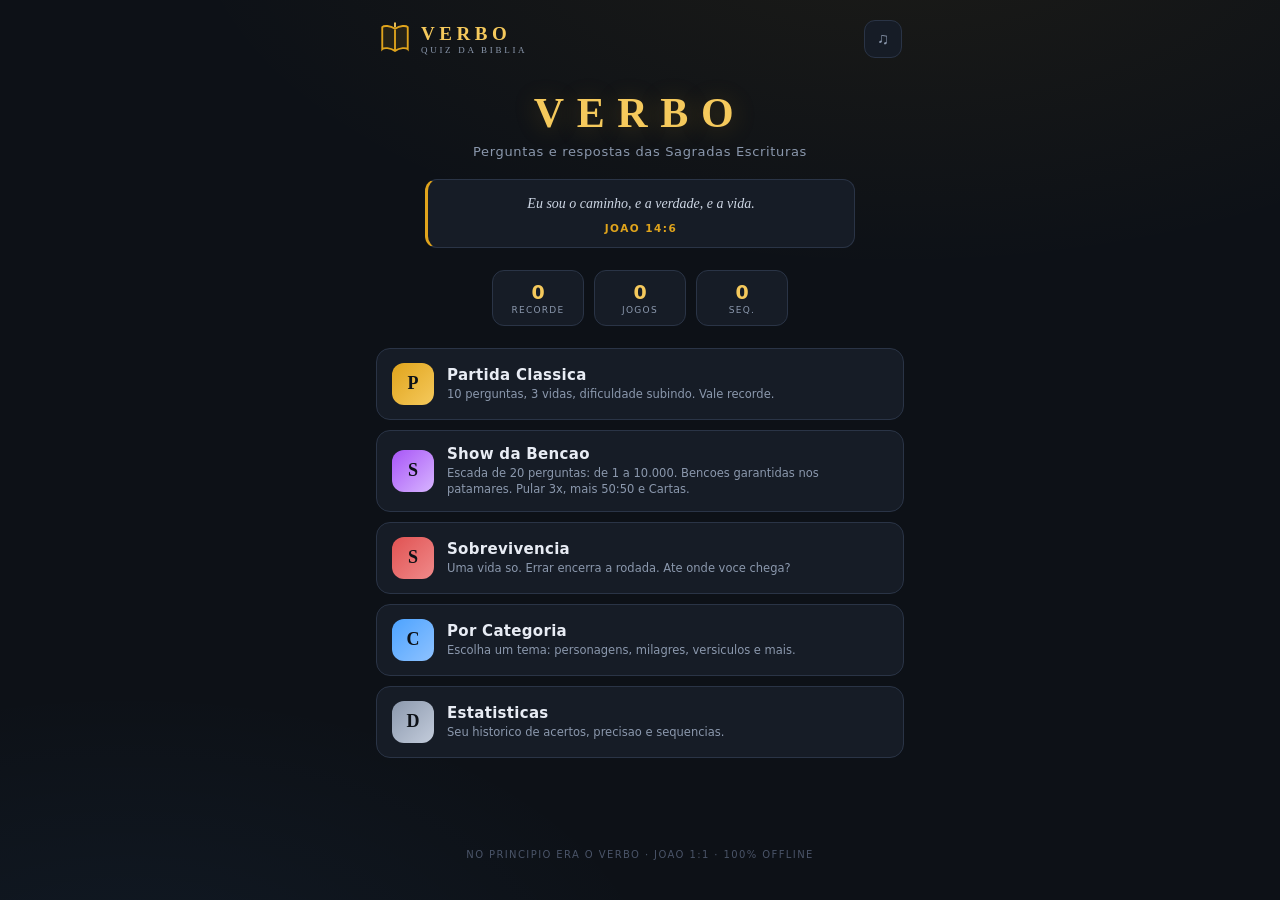
==== index.html @ e9f808cc "feat: VERBO com PWA instalavel, trilha cinematografica e 134 perguntas" ====
<!DOCTYPE html>
<html lang="pt-BR">
<head>
<meta charset="UTF-8">
<meta name="viewport" content="width=device-width, initial-scale=1.0, viewport-fit=cover">
<meta name="description" content="VERBO - O jogo de perguntas e respostas da Biblia. Teste e aprofunde seu conhecimento das Escrituras.">
<meta name="theme-color" content="#0d1117">
<title>VERBO - Quiz da Biblia</title>
<link rel="manifest" href="manifest.json">
<link rel="apple-touch-icon" href="icon-192.png">
<meta name="apple-mobile-web-app-capable" content="yes">
<meta name="apple-mobile-web-app-title" content="VERBO">
<meta name="apple-mobile-web-app-status-bar-style" content="black-translucent">
<link rel="stylesheet" href="estilos.css">
</head>
<body>
<div class="wrap">

  <header class="top">
    <div class="brand" id="brandBtn" title="Inicio">
      <svg class="logo" viewBox="0 0 40 40" fill="none" aria-hidden="true">
        <path d="M20 8 C14 4, 7 4, 5 6 L5 32 C7 30, 14 30, 20 34 C26 30, 33 30, 35 32 L35 6 C33 4, 26 4, 20 8 Z" stroke="#e0a41c" stroke-width="2.2" fill="rgba(224,164,28,.10)"/>
        <path d="M20 9 L20 33" stroke="#e0a41c" stroke-width="2.2"/>
        <path d="M20 1.5 L20 5.5" stroke="#f5c95c" stroke-width="2.2" stroke-linecap="round"/>
      </svg>
      <div class="name">VERBO<small>QUIZ DA BIBLIA</small></div>
    </div>
    <button class="iconbtn" id="soundBtn" title="Som ligado ou desligado" aria-label="Som">&#9835;</button>
  </header>

  <!-- ===== INICIO ===== -->
  <section class="screen on" id="scHome">
    <div class="hero">
      <h1>VERBO</h1>
      <div class="sub">Perguntas e respostas das Sagradas Escrituras</div>
      <div class="versebox">
        <div class="vx" id="homeVerse"></div>
        <div class="vr" id="homeVerseRef"></div>
      </div>
    </div>
    <div class="homerecord">
      <div class="hchip"><div class="n" id="homeRec">0</div><div class="l">RECORDE</div></div>
      <div class="hchip"><div class="n" id="homeGames">0</div><div class="l">JOGOS</div></div>
      <div class="hchip"><div class="n" id="homeStreak">0</div><div class="l">SEQ.</div></div>
    </div>
    <div class="modes">
      <button class="mode" data-act="classic">
        <div class="mi gold">P</div>
        <div class="mm"><b>Partida Classica</b><span>10 perguntas, 3 vidas, dificuldade subindo. Vale recorde.</span></div>
        <div class="rec" id="recClassic"></div>
      </button>
      <button class="mode" data-act="show">
        <div class="mi purple">S</div>
        <div class="mm"><b>Show da Bencao</b><span>Escada de 20 perguntas: de 1 a 10.000. Bencoes garantidas nos patamares. Pular 3x, mais 50:50 e Cartas.</span></div>
        <div class="rec" id="recShow"></div>
      </button>
      <button class="mode" data-act="survival">
        <div class="mi red">S</div>
        <div class="mm"><b>Sobrevivencia</b><span>Uma vida so. Errar encerra a rodada. Ate onde voce chega?</span></div>
        <div class="rec" id="recSurv"></div>
      </button>
      <button class="mode" data-act="cats">
        <div class="mi blue">C</div>
        <div class="mm"><b>Por Categoria</b><span>Escolha um tema: personagens, milagres, versiculos e mais.</span></div>
        <div class="rec" id="recCat"></div>
      </button>
      <button class="mode" data-act="stats">
        <div class="mi gray">D</div>
        <div class="mm"><b>Estatisticas</b><span>Seu historico de acertos, precisao e sequencias.</span></div>
        <div class="rec">&nbsp;</div>
      </button>
    </div>
    <div class="footer">NO PRINCIPIO ERA O VERBO &middot; JOAO 1:1 &middot; 100% OFFLINE</div>
  </section>

  <!-- ===== CATEGORIAS ===== -->
  <section class="screen" id="scCats">
    <h2 class="h2">ESCOLHA A CATEGORIA</h2>
    <div class="catgrid" id="catGrid"></div>
    <div class="backrow"><button class="linkbtn" data-act="home">&lsaquo; VOLTAR</button></div>
  </section>

  <!-- ===== JOGO ===== -->
  <section class="screen" id="scGame">
    <div class="hud">
      <div class="lives" id="hudLives"></div>
      <div class="meta" id="hudMeta"></div>
      <div class="score" id="hudScore">0</div>
    </div>
    <div class="timerbar"><i id="timerfill"></i></div>
    <div class="qtags">
      <span class="tag" id="qCat"></span>
      <span class="tag d" id="qDiff"></span>
      <span class="tag hidden" id="qStreak"></span>
      <span class="tag ladder hidden" id="showLadderBtn">ESCADA &#9662;</span>
    </div>
    <div class="qtext" id="qText"></div>
    <div class="opts" id="opts"></div>
    <div class="fb" id="fb">
      <div class="fh" id="fbHead"></div>
      <div class="fx" id="fbText"></div>
      <div class="fv" id="fbVerse"></div>
    </div>
    <button class="nextbtn hidden" id="nextBtn">CONTINUAR</button>
    <div class="tools">
      <button class="tool" id="tool50" title="Elimina duas respostas erradas">50:50</button>
      <button class="tool" id="toolSkip" title="Passa a pergunta, sem penalidade (3 usar no Show)">PULAR</button>
      <button class="tool hidden" id="toolCards" title="Revele uma carta: aponta uma sugestao de resposta">CARTA</button>
      <button class="tool quit" id="toolQuit">SAIR</button>
    </div>
  </section>

  <!-- ===== MODAL ESCADA ===== -->
  <div class="ladder-modal hidden" id="ladderModal">
    <div class="ladder-box">
      <div class="ladder-head">ESCADA DA BENCAO</div>
      <div class="ladder-list" id="ladderList"></div>
      <button class="nextbtn" id="ladderClose">FECHAR</button>
    </div>
  </div>

  <!-- ===== FIM ===== -->
  <section class="screen" id="scEnd">
    <div class="medal">
      <div class="m" id="endMedal">A</div>
      <div class="mt" id="endTitle"></div>
      <div class="ms" id="endSub"></div>
      <div><span class="newrec hidden" id="newRec">NOVO RECORDE</span></div>
    </div>
    <div class="endstats">
      <div class="est"><div class="n" id="endScore">0</div><div class="l" id="endScoreLabel">PONTOS</div></div>
      <div class="est"><div class="n" id="endHits">0</div><div class="l">ACERTOS</div></div>
      <div class="est"><div class="n" id="endStreak">0</div><div class="l">MAIOR SEQ.</div></div>
      <div class="est"><div class="n" id="endBest">0</div><div class="l">RECORDE</div></div>
    </div>
    <div class="endactions">
      <button class="nextbtn" id="againBtn">JOGAR NOVAMENTE</button>
      <button class="linkbtn" data-act="home">VOLTAR AO INICIO</button>
    </div>
  </section>

  <!-- ===== ESTASTISTICAS ===== -->
  <section class="screen" id="scStats">
    <h2 class="h2">ESTATISTICAS</h2>
    <div class="statlist" id="statList"></div>
    <button class="clearbtn" id="clearBtn">APAGAR TODOS OS DADOS</button>
    <div class="backrow"><button class="linkbtn" data-act="home">&lsaquo; VOLTAR</button></div>
  </section>

</div>

<script src="banco.js"></script>
<script src="app.js"></script>
<script>
if ('serviceWorker' in navigator) {
  window.addEventListener('load', function () { navigator.serviceWorker.register('sw.js'); });
}
</script>
</body>
</html>
---- estilos.css ----
/* ===== VERBO - Quiz da Biblia ===== */
:root{
  --bg:#0d1117;
  --panel:#161c26;
  --panel2:#1d2534;
  --line:#2a3446;
  --gold:#e0a41c;
  --gold2:#f5c95c;
  --txt:#e8ecf4;
  --mut:#8b98ad;
  --ok:#3fb96a;
  --bad:#e05252;
  --sky:#4da3ff;
  --r:14px;
}
*{margin:0;padding:0;box-sizing:border-box;-webkit-tap-highlight-color:transparent}
html,body{height:100%}
body{
  font-family:'Segoe UI',system-ui,-apple-system,sans-serif;
  background:
    radial-gradient(1200px 600px at 70% -10%, rgba(224,164,28,.07), transparent 60%),
    radial-gradient(900px 500px at 10% 110%, rgba(77,163,255,.06), transparent 60%),
    var(--bg);
  color:var(--txt);
  display:flex;flex-direction:column;align-items:center;
  min-height:100vh;
  user-select:none;
}
.serif{font-family:Georgia,'Times New Roman',serif}
.hidden{display:none !important}
.wrap{width:100%;max-width:560px;padding:16px 16px 40px;flex:1;display:flex;flex-direction:column}

/* =====HEADER ===== */
.top{display:flex;align-items:center;justify-content:space-between;padding:4px 2px 12px}
.brand{display:flex;align-items:center;gap:9px;cursor:pointer}
.brand .logo{width:34px;height:34px;flex:none}
.brand .name{font-family:Georgia,serif;font-size:19px;letter-spacing:.24em;font-weight:bold;color:var(--gold2)}
.brand .name small{display:block;font-size:9px;letter-spacing:.3em;color:var(--mut);font-style:normal;font-weight:normal}
.iconbtn{width:38px;height:38px;border-radius:11px;border:1px solid var(--line);background:var(--panel);color:var(--mut);font-size:16px;cursor:pointer;display:flex;align-items:center;justify-content:center;transition:all .15s}
.iconbtn:hover{color:var(--gold2);border-color:var(--gold)}
.iconbtn.off{opacity:.4}

/* ===== SCREENS ===== */
.screen{display:none;flex-direction:column;flex:1}
.screen.on{display:flex;animation:fadein .3s}
@keyframes fadein{from{opacity:0;transform:translateY(8px)}to{opacity:1;transform:none}}
.h2{font-family:Georgia,serif;text-align:center;font-size:17px;color:var(--gold2);letter-spacing:.14em;padding:6px 0 12px}

/* ===== HOME ===== */
.hero{text-align:center;padding:22px 0 4px}
.hero h1{font-family:Georgia,serif;font-size:42px;letter-spacing:.3em;color:var(--gold2);line-height:1;text-shadow:0 2px 24px rgba(224,164,28,.25)}
.hero .sub{margin-top:10px;color:var(--mut);font-size:13px;letter-spacing:.05em}
.versebox{margin:20px auto 0;max-width:430px;border:1px solid var(--line);border-left:3px solid var(--gold);border-radius:12px;background:var(--panel);padding:13px 17px}
.versebox .vx{font-family:Georgia,serif;font-style:italic;font-size:14px;line-height:1.55;color:#cdd6e4}
.versebox .vr{margin-top:7px;color:var(--gold);font-size:10.5px;letter-spacing:.14em;font-weight:bold}
.homerecord{display:flex;justify-content:center;gap:10px;margin-top:18px;flex-wrap:wrap}
.hchip{display:flex;flex-direction:column;align-items:center;gap:2px;background:var(--panel);border:1px solid var(--line);border-radius:12px;padding:10px 17px;min-width:92px}
.hchip .n{font-size:19px;font-weight:bold;color:var(--gold2)}
.hchip .l{font-size:9px;letter-spacing:.14em;color:var(--mut)}

/* ===== MODES ===== */
.modes{margin-top:22px;display:flex;flex-direction:column;gap:10px}
.mode{position:relative;display:flex;align-items:center;gap:13px;background:var(--panel);border:1px solid var(--line);border-radius:var(--r);padding:14px 15px;cursor:pointer;text-align:left;width:100%;transition:transform .12s,border-color .15s,background .15s;color:var(--txt);font-family:inherit}
.mode:hover{transform:translateY(-2px);border-color:var(--gold);background:var(--panel2)}
.mode:active{transform:scale(.985)}
.mi{width:42px;height:42px;flex:none;border-radius:12px;display:flex;align-items:center;justify-content:center;font-family:Georgia,serif;font-size:18px;font-weight:bold;color:#0d1117}
.mi.gold{background:linear-gradient(135deg,#e0a41c,#f5c95c)}
.mi.red{background:linear-gradient(135deg,#e05252,#f08a8a)}
.mi.blue{background:linear-gradient(135deg,#4da3ff,#8ec2ff)}
.mi.gray{background:linear-gradient(135deg,#8b98ad,#c3ccdb)}
.mode .mm{flex:1;min-width:0}
.mode .mm b{display:block;font-size:15px;letter-spacing:.02em}
.mode .mm span{display:block;margin-top:2px;font-size:11.5px;color:var(--mut);line-height:1.4}
.mode .rec{font-size:11.5px;color:var(--gold);font-weight:bold;flex:none;text-align:right}

/* ===== CATEGORIES ===== */
.catgrid{display:grid;grid-template-columns:1fr 1fr;gap:9px}
.cat{background:var(--panel);border:1px solid var(--line);border-radius:12px;padding:15px 10px;cursor:pointer;text-align:center;font-size:12.5px;font-weight:bold;color:var(--txt);font-family:inherit;transition:all .12s}
.cat:hover{border-color:var(--gold);transform:translateY(-2px)}
.cat small{display:block;margin-top:4px;font-weight:normal;color:var(--mut);font-size:10px}
.backrow{margin-top:18px;text-align:center}
.linkbtn{background:none;border:none;color:var(--mut);font-size:12.5px;letter-spacing:.1em;cursor:pointer;font-family:inherit;padding:8px 14px}
.linkbtn:hover{color:var(--gold2)}

/* ===== GAME HUD ===== */
.hud{display:flex;align-items:center;justify-content:space-between;padding:4px 2px 10px;font-size:13px}
.hud .lives{font-size:14px;letter-spacing:.24em;color:var(--gold)}
.hud .lives .dead{color:#39435a}
.hud .score{font-weight:bold;color:var(--gold2);font-size:16px}
.hud .meta{color:var(--mut);font-size:11px;letter-spacing:.05em}
.timerbar{height:5px;background:var(--panel2);border-radius:99px;overflow:hidden;margin-bottom:14px}
.timerbar i{display:block;height:100%;background:linear-gradient(90deg,var(--sky),var(--gold2));border-radius:99px}
.timerbar.low i{background:var(--bad)}

/* ===== QUESTION ===== */
.qtags{display:flex;gap:7px;margin-bottom:10px;flex-wrap:wrap;align-items:center}
.tag{font-size:9px;letter-spacing:.12em;font-weight:bold;color:var(--gold2);border:1px solid rgba(224,164,28,.4);border-radius:99px;padding:4px 9px}
.tag.d{color:var(--sky);border-color:rgba(77,163,255,.4)}
.qtext{font-family:Georgia,serif;font-size:19.5px;line-height:1.45;padding:4px 0 16px;text-align:center}
.opts{display:flex;flex-direction:column;gap:9px}
.opt{display:flex;align-items:center;gap:11px;width:100%;background:var(--panel);border:1px solid var(--line);border-radius:12px;padding:13px 14px;cursor:pointer;text-align:left;color:var(--txt);font-size:14.5px;font-family:inherit;line-height:1.4;transition:all .12s}
.opt:hover:not(.lock){border-color:var(--gold);background:var(--panel2)}
.opt .key{width:25px;height:25px;flex:none;border-radius:8px;border:1px solid var(--line);color:var(--mut);font-size:11.5px;font-weight:bold;display:flex;align-items:center;justify-content:center}
.opt.ok{border-color:var(--ok);background:rgba(63,185,106,.12)}
.opt.ok .key{background:var(--ok);border-color:var(--ok);color:#fff}
.opt.bad{border-color:var(--bad);background:rgba(224,82,82,.12)}
.opt.bad .key{background:var(--bad);border-color:var(--bad);color:#fff}
.opt.dim{opacity:.35}
.opt.lock{cursor:default;pointer-events:none}
@keyframes shake{0%,100%{transform:none}25%{transform:translateX(-5px)}75%{transform:translateX(5px)}}
.opt.shake{animation:shake .35s}

/* ===== FEEDBACK ===== */
.fb{margin-top:14px;border-radius:12px;padding:12px 15px;display:none;animation:fadein .25s}
.fb.on{display:block}
.fb .fh{font-weight:bold;font-size:13.5px;letter-spacing:.1em}
.fb .fx{margin-top:5px;font-size:12.5px;line-height:1.55;color:#c7d1e0}
.fb .fv{margin-top:5px;font-size:11px;color:var(--gold);letter-spacing:.04em}
.fb.good{background:rgba(63,185,106,.09);border:1px solid rgba(63,185,106,.35)}
.fb.good .fh{color:var(--ok)}
.fb.wrong{background:rgba(224,82,82,.08);border:1px solid rgba(224,82,82,.35)}
.fb.wrong .fh{color:var(--bad)}
.nextbtn{margin-top:14px;width:100%;background:var(--gold);color:#0d1117;border:none;border-radius:12px;padding:13px;font-size:13.5px;font-weight:bold;letter-spacing:.14em;cursor:pointer;font-family:inherit;transition:background .15s}
.nextbtn:hover{background:var(--gold2)}
.pluspt{color:var(--ok);font-weight:bold}

/* ===== LIFELINES ===== */
.tools{display:flex;gap:9px;margin-top:12px}
.tool{flex:1;background:var(--panel);border:1px solid var(--line);border-radius:11px;padding:11px;cursor:pointer;color:var(--mut);font-size:11.5px;font-weight:bold;letter-spacing:.08em;font-family:inherit;text-align:center;transition:all .13s}
.tool:hover:not(:disabled){color:var(--gold2);border-color:var(--gold)}
.tool:disabled{opacity:.3;cursor:default}
.tool.quit{max-width:80px}

/* ===== END ===== */
.endstats{display:grid;grid-template-columns:1fr 1fr;gap:9px;margin-top:22px}
.est{background:var(--panel);border:1px solid var(--line);border-radius:12px;padding:14px;text-align:center}
.est .n{font-size:22px;font-weight:bold;color:var(--gold2)}
.est .l{font-size:9px;letter-spacing:.14em;color:var(--mut);margin-top:3px}
.medal{text-align:center;margin-top:26px}
.medal .m{width:84px;height:84px;margin:0 auto;border-radius:50%;display:flex;align-items:center;justify-content:center;border:3px solid var(--gold);color:var(--gold2);font-family:Georgia,serif;font-size:32px;font-weight:bold;background:radial-gradient(circle at 30% 25%, rgba(245,201,92,.25), transparent 55%);box-shadow:0 0 40px rgba(224,164,28,.22)}
.medal .mt{margin-top:11px;font-family:Georgia,serif;font-size:19px;color:var(--gold2);letter-spacing:.08em}
.medal .ms{margin-top:4px;color:var(--mut);font-size:12.5px}
.newrec{display:inline-block;margin-top:12px;color:#0d1117;background:var(--gold2);border-radius:99px;font-size:10.5px;font-weight:bold;letter-spacing:.14em;padding:6px 13px;animation:pulse 1.2s infinite}
@keyframes pulse{0%,100%{transform:scale(1)}50%{transform:scale(1.06)}}
.endactions{display:flex;flex-direction:column;gap:8px;margin-top:22px}

/* ===== STATS ===== */
.statlist{display:flex;flex-direction:column;gap:7px}
.srow{display:flex;justify-content:space-between;align-items:center;background:var(--panel);border:1px solid var(--line);border-radius:11px;padding:12px 14px;font-size:13px}
.srow b{color:var(--gold2)}
.clearbtn{margin-top:20px;width:100%;background:none;border:1px solid rgba(224,82,82,.45);color:var(--bad);border-radius:11px;padding:11px;font-size:11.5px;font-weight:bold;letter-spacing:.12em;cursor:pointer;font-family:inherit}
.clearbtn:hover{background:rgba(224,82,82,.1)}

.footer{margin-top:auto;padding-top:26px;text-align:center;color:#4a5468;font-size:10px;letter-spacing:.14em}
@media(max-width:420px){
  .hero h1{font-size:34px}
  .qtext{font-size:17.5px}
}

/* ===== SHOW DA BENCAO ===== */
.mi.purple{background:linear-gradient(135deg,#a855f7,#d7b5ff)}
.mi.gold2x{background:linear-gradient(135deg,#b8860b,#f0d060)}
.tag.ladder{color:#0d1117;background:linear-gradient(135deg,#a855f7,#c9a0ff);border-color:transparent;cursor:pointer;pointer-events:auto}
.tag.ladder:hover{background:linear-gradient(135deg,#bf79ff,#dcc3ff)}
.opt.spotted{border-color:var(--gold);background:rgba(224,164,28,.14);box-shadow:0 0 16px rgba(224,164,28,.35)}
.opt.spotted .key{border-color:var(--gold);color:var(--gold2)}
.ladder-modal{position:fixed;inset:0;background:rgba(6,9,14,.82);display:flex;align-items:center;justify-content:center;z-index:50;padding:18px}
.ladder-modal.open{display:flex}
.ladder-box{width:100%;max-width:330px;max-height:86vh;overflow:auto;background:var(--panel);border:1px solid rgba(224,164,28,.5);border-radius:16px;padding:14px 12px 12px;box-shadow:0 0 60px rgba(224,164,28,.18)}
.ladder-head{font-family:Georgia,serif;text-align:center;font-size:13px;letter-spacing:.2em;color:var(--gold2);padding:4px 0 10px}
.ladder-list{display:flex;flex-direction:column;gap:5px;margin-bottom:12px}
.lstep{display:flex;justify-content:space-between;align-items:center;border:1px solid var(--line);background:var(--panel2);border-radius:10px;padding:9px 12px;font-size:12px}
.lstep .no{color:var(--mut);font-size:10px;letter-spacing:.1em}
.lstep .val{font-weight:bold;color:var(--txt)}
.lstep.check{border-color:rgba(77,163,255,.5)}
.lstep.check .val{color:var(--sky)}
.lstep.at{border-color:var(--gold);background:rgba(224,164,28,.16);box-shadow:0 0 18px rgba(224,164,28,.25)}
.lstep.at .val{color:var(--gold2)}
.lstep.done{opacity:.55}
.lstep.done .val{color:var(--mut)}
.lstep.top .val{color:var(--gold2);font-size:13.5px}
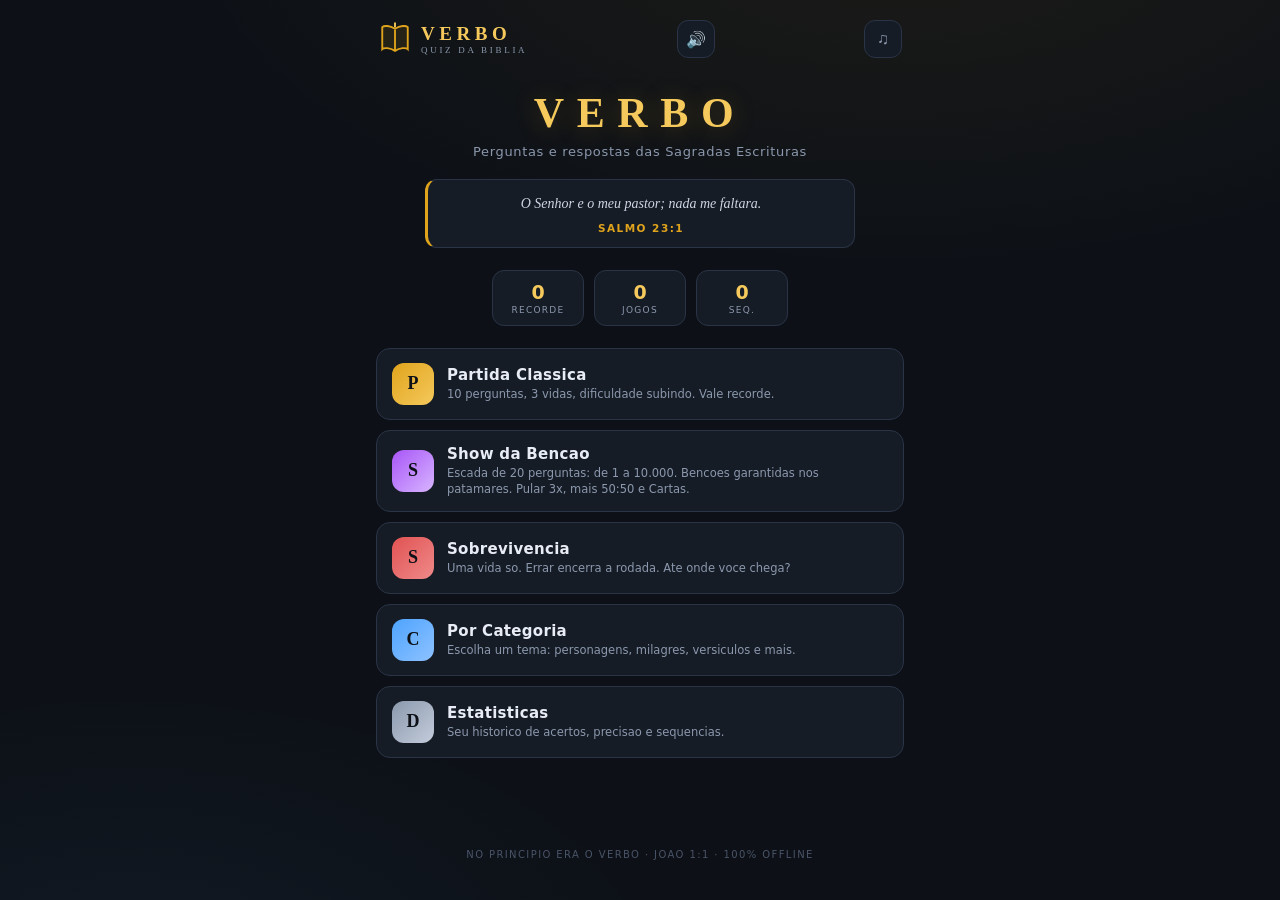
==== commit f5680185: "feat: narrador com a voz Marcos (ElevenLabs) + fallback offline e voz nativa" ====
--- a/index.html
+++ b/index.html
@@ -25,6 +25,7 @@
       </svg>
       <div class="name">VERBO<small>QUIZ DA BIBLIA</small></div>
     </div>
+    <button class="iconbtn" id="voiceBtn" title="Voz do narrador (Marcos)" aria-label="Voz">&#128266;</button>
     <button class="iconbtn" id="soundBtn" title="Som ligado ou desligado" aria-label="Som">&#9835;</button>
   </header>
 
@@ -150,6 +151,7 @@
 </div>
 
 <script src="banco.js"></script>
+<script src="voz.js"></script>
 <script src="app.js"></script>
 <script>
 if ('serviceWorker' in navigator) {
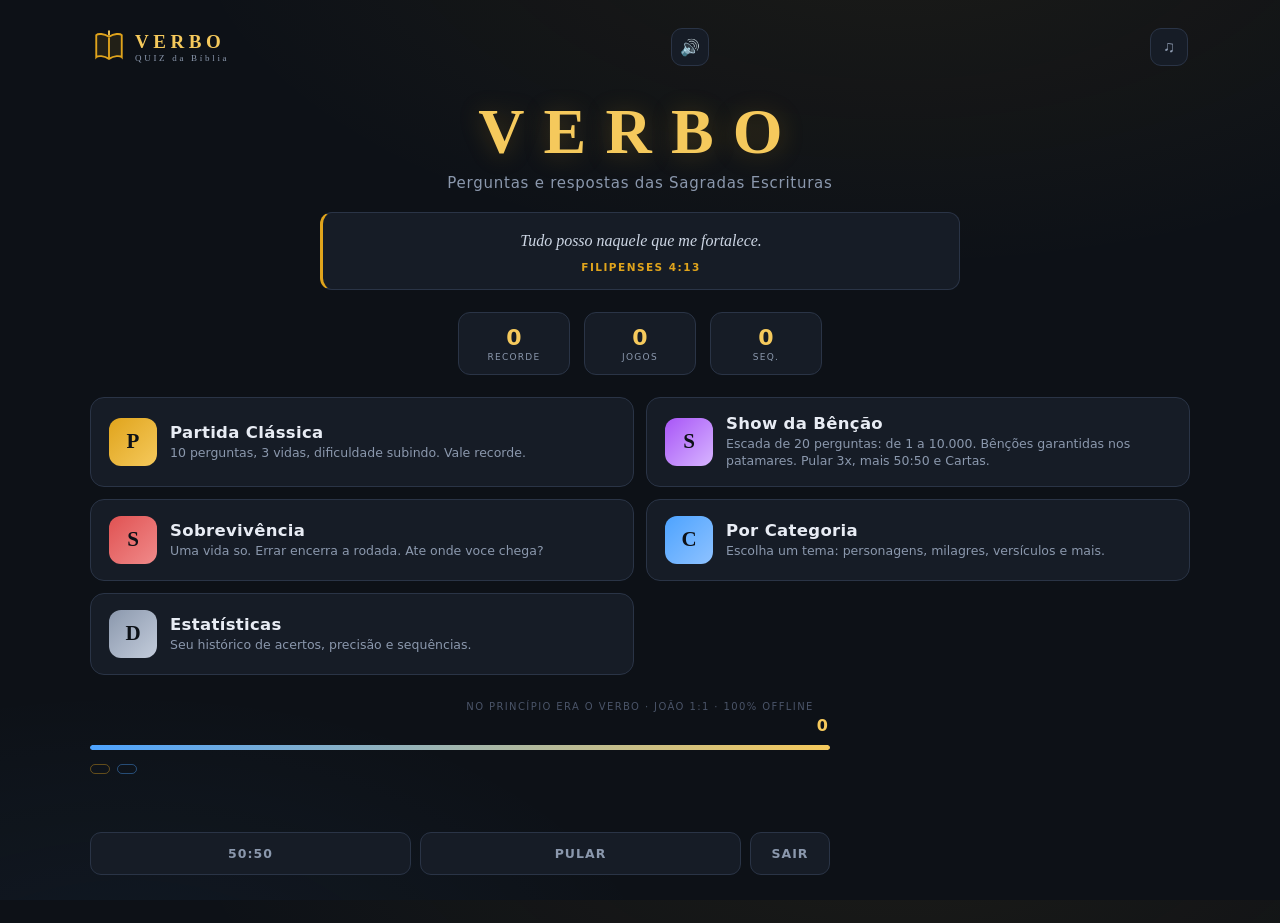
==== commit 9ece2fb1: "feat(banco): 168 perguntas acentuadas com nivel facil, medio e dificil capcioso + layout computador " ====
--- a/index.html
+++ b/index.html
@@ -1,11 +1,11 @@
-<!DOCTYPE html>
+﻿<!DOCTYPE html>
 <html lang="pt-BR">
 <head>
 <meta charset="UTF-8">
 <meta name="viewport" content="width=device-width, initial-scale=1.0, viewport-fit=cover">
-<meta name="description" content="VERBO - O jogo de perguntas e respostas da Biblia. Teste e aprofunde seu conhecimento das Escrituras.">
+<meta name="description" content="VERBO - O jogo de Perguntas e respostas da Bíblia. Teste e aprofunde seu conhecimento das Escrituras.">
 <meta name="theme-color" content="#0d1117">
-<title>VERBO - Quiz da Biblia</title>
+<title>VERBO - Quiz da Bíblia</title>
 <link rel="manifest" href="manifest.json">
 <link rel="apple-touch-icon" href="icon-192.png">
 <meta name="apple-mobile-web-app-capable" content="yes">
@@ -23,7 +23,7 @@
         <path d="M20 9 L20 33" stroke="#e0a41c" stroke-width="2.2"/>
         <path d="M20 1.5 L20 5.5" stroke="#f5c95c" stroke-width="2.2" stroke-linecap="round"/>
       </svg>
-      <div class="name">VERBO<small>QUIZ DA BIBLIA</small></div>
+      <div class="name">VERBO<small>QUIZ da Bíblia</small></div>
     </div>
     <button class="iconbtn" id="voiceBtn" title="Voz do narrador (Marcos)" aria-label="Voz">&#128266;</button>
     <button class="iconbtn" id="soundBtn" title="Som ligado ou desligado" aria-label="Som">&#9835;</button>
@@ -47,31 +47,31 @@
     <div class="modes">
       <button class="mode" data-act="classic">
         <div class="mi gold">P</div>
-        <div class="mm"><b>Partida Classica</b><span>10 perguntas, 3 vidas, dificuldade subindo. Vale recorde.</span></div>
+        <div class="mm"><b>Partida Clássica</b><span>10 perguntas, 3 vidas, dificuldade subindo. Vale recorde.</span></div>
         <div class="rec" id="recClassic"></div>
       </button>
       <button class="mode" data-act="show">
         <div class="mi purple">S</div>
-        <div class="mm"><b>Show da Bencao</b><span>Escada de 20 perguntas: de 1 a 10.000. Bencoes garantidas nos patamares. Pular 3x, mais 50:50 e Cartas.</span></div>
+        <div class="mm"><b>Show da Bênção</b><span>Escada de 20 perguntas: de 1 a 10.000. Bênções garantidas nos patamares. Pular 3x, mais 50:50 e Cartas.</span></div>
         <div class="rec" id="recShow"></div>
       </button>
       <button class="mode" data-act="survival">
         <div class="mi red">S</div>
-        <div class="mm"><b>Sobrevivencia</b><span>Uma vida so. Errar encerra a rodada. Ate onde voce chega?</span></div>
+        <div class="mm"><b>Sobrevivência</b><span>Uma vida so. Errar encerra a rodada. Ate onde voce chega?</span></div>
         <div class="rec" id="recSurv"></div>
       </button>
       <button class="mode" data-act="cats">
         <div class="mi blue">C</div>
-        <div class="mm"><b>Por Categoria</b><span>Escolha um tema: personagens, milagres, versiculos e mais.</span></div>
+        <div class="mm"><b>Por Categoria</b><span>Escolha um tema: personagens, milagres, versículos e mais.</span></div>
         <div class="rec" id="recCat"></div>
       </button>
       <button class="mode" data-act="stats">
         <div class="mi gray">D</div>
-        <div class="mm"><b>Estatisticas</b><span>Seu historico de acertos, precisao e sequencias.</span></div>
+        <div class="mm"><b>Estatísticas</b><span>Seu histórico de acertos, precisão e sequências.</span></div>
         <div class="rec">&nbsp;</div>
       </button>
     </div>
-    <div class="footer">NO PRINCIPIO ERA O VERBO &middot; JOAO 1:1 &middot; 100% OFFLINE</div>
+    <div class="footer">NO PRINCÍPIO ERA O VERBO &middot; JOÃO 1:1 &middot; 100% OFFLINE</div>
   </section>
 
   <!-- ===== CATEGORIAS ===== -->
@@ -105,16 +105,20 @@
     <button class="nextbtn hidden" id="nextBtn">CONTINUAR</button>
     <div class="tools">
       <button class="tool" id="tool50" title="Elimina duas respostas erradas">50:50</button>
-      <button class="tool" id="toolSkip" title="Passa a pergunta, sem penalidade (3 usar no Show)">PULAR</button>
-      <button class="tool hidden" id="toolCards" title="Revele uma carta: aponta uma sugestao de resposta">CARTA</button>
+      <button class="tool" id="toolSkip" title="Passa a pergunta; no Show consome uma das 3 chances">PULAR</button>
+      <button class="tool hidden" id="toolCards" title="Revele uma carta: aponta uma sugestão de resposta">CARTA</button>
       <button class="tool quit" id="toolQuit">SAIR</button>
     </div>
+    <aside class="ladder-side hidden" id="ladderSide">
+      <div class="ladder-head">ESCADA DA BÊNÇÃO</div>
+      <div class="ladder-list" id="ladderListSide"></div>
+    </aside>
   </section>
 
   <!-- ===== MODAL ESCADA ===== -->
   <div class="ladder-modal hidden" id="ladderModal">
     <div class="ladder-box">
-      <div class="ladder-head">ESCADA DA BENCAO</div>
+      <div class="ladder-head">ESCADA DA BÊNÇÃO</div>
       <div class="ladder-list" id="ladderList"></div>
       <button class="nextbtn" id="ladderClose">FECHAR</button>
     </div>
@@ -142,7 +146,7 @@
 
   <!-- ===== ESTASTISTICAS ===== -->
   <section class="screen" id="scStats">
-    <h2 class="h2">ESTATISTICAS</h2>
+    <h2 class="h2">Estatísticas</h2>
     <div class="statlist" id="statList"></div>
     <button class="clearbtn" id="clearBtn">APAGAR TODOS OS DADOS</button>
     <div class="backrow"><button class="linkbtn" data-act="home">&lsaquo; VOLTAR</button></div>
@@ -160,3 +164,4 @@
 </script>
 </body>
 </html>
+
--- a/estilos.css
+++ b/estilos.css
@@ -179,3 +179,94 @@
 .lstep.done{opacity:.55}
 .lstep.done .val{color:var(--mut)}
 .lstep.top .val{color:var(--gold2);font-size:13.5px}
+
+/* ============================================================
+   VERSÃO COMPUTADOR / TV (>= 980px)
+   Layout de duas colunas no jogo: pergunta à esquerda,
+   escada da bênção fixa à direita. Tela sempre centralizada.
+   ============================================================ */
+@media(min-width:980px){
+  .wrap{max-width:1180px;padding:24px 40px 48px}
+  header.top{gap:18px}
+
+  /* ----- inicio ----- */
+  .hero h1{font-size:64px}
+  .hero .sub{font-size:15px}
+  .versebox{max-width:640px;padding:16px 22px}
+  .versebox .vx{font-size:16px}
+  .homerecord{gap:14px}
+  .hchip{min-width:112px;padding:12px 20px}
+  .hchip .n{font-size:22px}
+  .modes{display:grid;grid-template-columns:1fr 1fr;gap:12px}
+  .mode{padding:16px 18px}
+  .mode .mm b{font-size:16.5px}
+  .mode .mm span{font-size:12.5px}
+  .mi{width:48px;height:48px;font-size:21px}
+  .catgrid{grid-template-columns:repeat(3,1fr)}
+  .cat{padding:18px 12px;font-size:13.5px}
+  .statlist{max-width:640px;margin:0 auto;width:100%}
+
+  /* ----- jogo: duas colunas ----- */
+  #scGame{display:grid;grid-template-columns:minmax(0,1fr) 320px;column-gap:40px;align-content:start}
+  #scGame .hud{grid-column:1}
+  #scGame .timerbar{grid-column:1}
+  #scGame .qtags{grid-column:1}
+  #scGame .qtext{grid-column:1;font-size:26px;line-height:1.5;padding:12px 0 24px}
+  #scGame .opts{grid-column:1;gap:11px}
+  #scGame .fb{grid-column:1}
+  #scGame .nextbtn{grid-column:1}
+  #scGame .tools{grid-column:1}
+  #ladderSide{grid-column:2;grid-row:1/span 10;align-self:start;position:sticky;top:24px}
+
+  .opt{font-size:16px;padding:15px 17px}
+  .opt .key{width:30px;height:30px;font-size:13px}
+  .fb .fx{font-size:13.5px}
+  .fb .fv{font-size:12px}
+  .tool{font-size:12.5px;padding:13px}
+  .endstats{grid-template-columns:repeat(4,1fr)}
+
+  /* painel lateral da escada */
+  .ladder-side{background:var(--panel);border:1px solid rgba(224,164,28,.45);border-radius:16px;padding:16px 12px 12px;box-shadow:0 0 44px rgba(224,164,28,.14);max-height:80vh;overflow:auto}
+  .ladder-side .ladder-head{font-size:14px;padding-bottom:12px}
+  .ladder-side .lstep{font-size:13px;padding:11px 14px;border-radius:12px}
+  .ladder-side .lstep .no{font-size:11px}
+}
+
+/* ============================================================
+   TV / TELAS GRANDES (>= 1600px)
+   Tipografia ampliada para leitura à distância.
+   ============================================================ */
+@media(min-width:1600px){
+  body{font-size:19px}
+  .wrap{max-width:1520px;padding:32px 64px 56px}
+  .brand .name{font-size:24px}
+  .hero h1{font-size:88px}
+  .hero .sub{font-size:18px}
+  .versebox{max-width:760px;padding:20px 26px}
+  .versebox .vx{font-size:19px}
+  .mode .mm b{font-size:19px}
+  .mode .mm span{font-size:14.5px}
+  .h2{font-size:22px}
+  .cat{font-size:16px;padding:22px 12px}
+  #scGame{grid-template-columns:minmax(0,1fr) 400px;column-gap:64px}
+  #scGame .qtext{font-size:33px}
+  .opt{font-size:20px;padding:19px 22px;gap:14px}
+  .opt .key{width:36px;height:36px;font-size:15px}
+  .qtags{font-size:13px}
+  .tag{font-size:11px;padding:5px 12px}
+  .fb .fh{font-size:16px}
+  .fb .fx{font-size:16.5px}
+  .fb .fv{font-size:14px}
+  .nextbtn{font-size:17px;padding:16px}
+  .tool{font-size:14.5px;padding:15px}
+  .hud{font-size:16px}
+  .hud .score{font-size:21px}
+  .est .n{font-size:30px}
+  .est .l{font-size:12px}
+  .endstats{gap:12px}
+  .ladder-side{padding:22px 16px 16px}
+  .ladder-side .lblock{font-size:16px}
+  .ladder-side .lstep{font-size:15.5px;padding:13px 16px}
+  .ladder-side .lstep .no{font-size:13px}
+  .ladder-side .ladder-head{font-size:17px}
+}
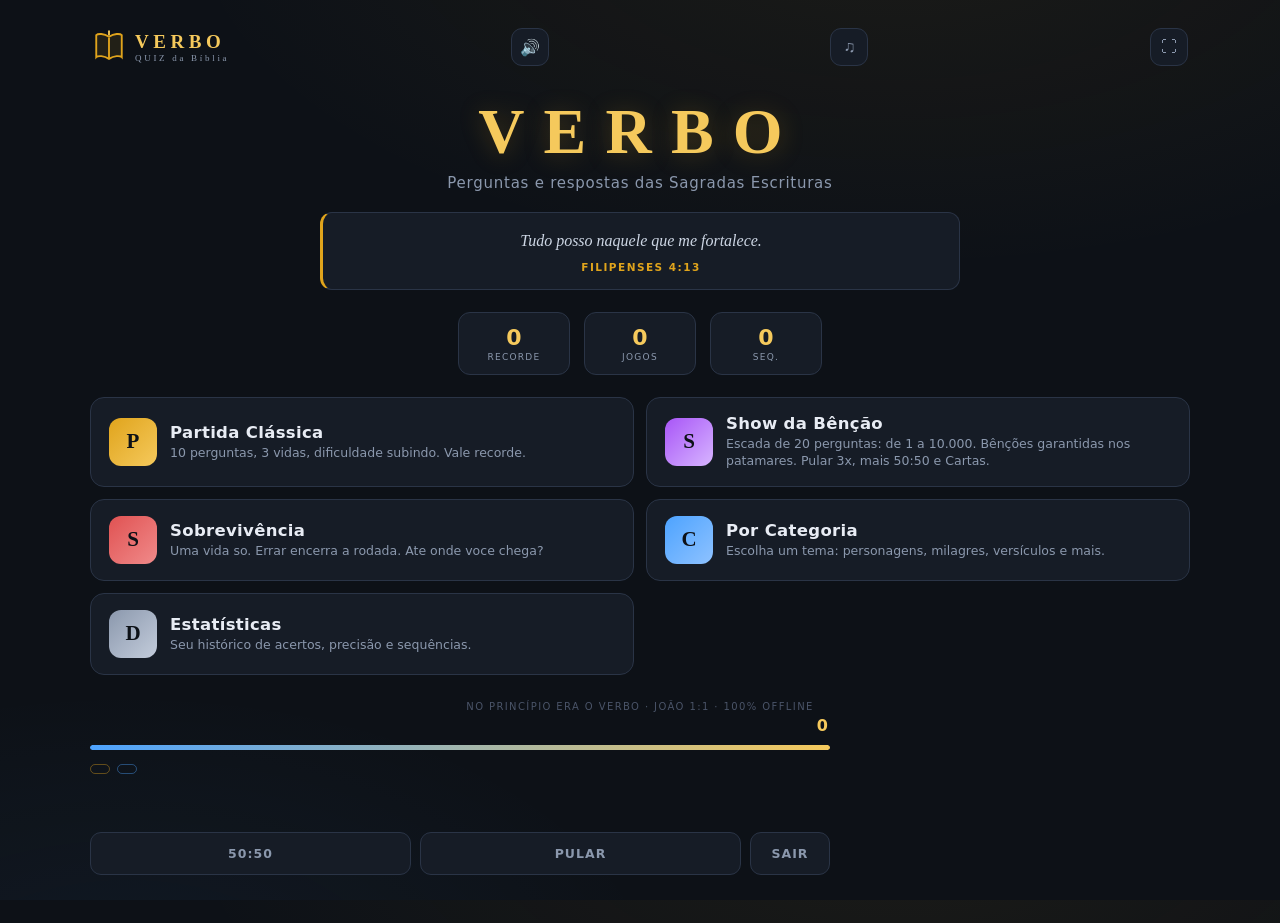
==== commit fabab73f: "feat(tela-cheia): modo fullscreen com botao dinamico, ESC e entrada automatica no desktop" ====
--- a/index.html
+++ b/index.html
@@ -27,6 +27,7 @@
     </div>
     <button class="iconbtn" id="voiceBtn" title="Voz do narrador (Marcos)" aria-label="Voz">&#128266;</button>
     <button class="iconbtn" id="soundBtn" title="Som ligado ou desligado" aria-label="Som">&#9835;</button>
+    <button class="iconbtn" id="fsBtn" title="Tela cheia (só o jogo)" aria-label="Tela cheia">&#9974;</button>
   </header>
 
   <!-- ===== INICIO ===== -->
--- a/estilos.css
+++ b/estilos.css
@@ -39,6 +39,12 @@
 .iconbtn{width:38px;height:38px;border-radius:11px;border:1px solid var(--line);background:var(--panel);color:var(--mut);font-size:16px;cursor:pointer;display:flex;align-items:center;justify-content:center;transition:all .15s}
 .iconbtn:hover{color:var(--gold2);border-color:var(--gold)}
 .iconbtn.off{opacity:.4}
+.iconbtn.fson{color:var(--gold2);border-color:var(--gold)}
+.iconbtn:active{transform:scale(.92)}
+
+/* Tela cheia: o jogo ocupa a viewport inteira com espaçamento confortavel */
+body:fullscreen{align-items:center;cursor:auto}
+body:-webkit-full-screen{align-items:center}
 
 /* ===== SCREENS ===== */
 .screen{display:none;flex-direction:column;flex:1}
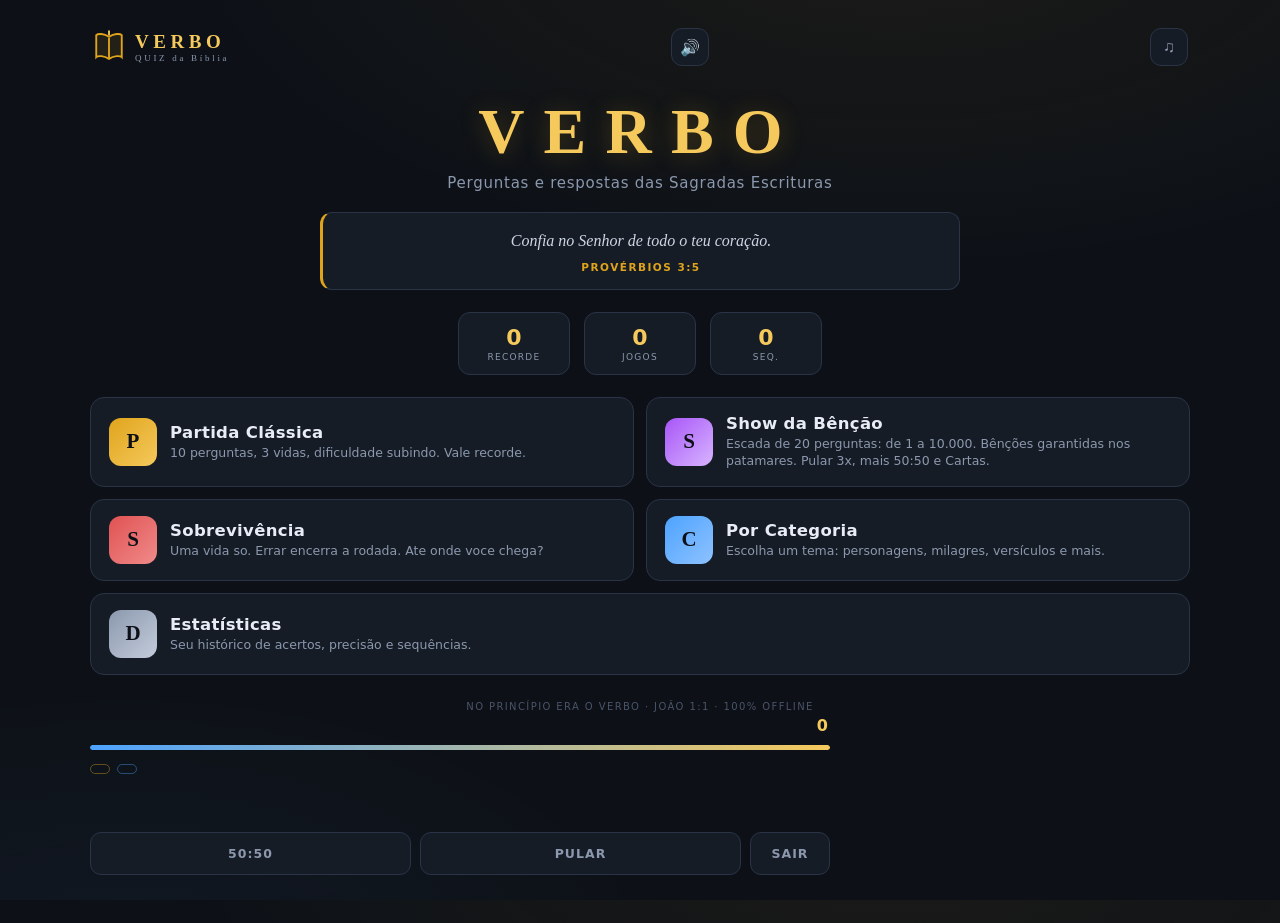
==== commit 02453e3d: "revert(tela-cheia): remove modo fullscreen, botao de sair e manifest fullscreen" ====
--- a/index.html
+++ b/index.html
@@ -27,7 +27,6 @@
     </div>
     <button class="iconbtn" id="voiceBtn" title="Voz do narrador (Marcos)" aria-label="Voz">&#128266;</button>
     <button class="iconbtn" id="soundBtn" title="Som ligado ou desligado" aria-label="Som">&#9835;</button>
-    <button class="iconbtn" id="fsBtn" title="Tela cheia (só o jogo)" aria-label="Tela cheia">&#9974;</button>
   </header>
 
   <!-- ===== INICIO ===== -->
--- a/estilos.css
+++ b/estilos.css
@@ -39,12 +39,6 @@
 .iconbtn{width:38px;height:38px;border-radius:11px;border:1px solid var(--line);background:var(--panel);color:var(--mut);font-size:16px;cursor:pointer;display:flex;align-items:center;justify-content:center;transition:all .15s}
 .iconbtn:hover{color:var(--gold2);border-color:var(--gold)}
 .iconbtn.off{opacity:.4}
-.iconbtn.fson{color:var(--gold2);border-color:var(--gold)}
-.iconbtn:active{transform:scale(.92)}
-
-/* Tela cheia: o jogo ocupa a viewport inteira com espaçamento confortavel */
-body:fullscreen{align-items:center;cursor:auto}
-body:-webkit-full-screen{align-items:center}
 
 /* ===== SCREENS ===== */
 .screen{display:none;flex-direction:column;flex:1}
@@ -195,6 +189,11 @@
   .wrap{max-width:1180px;padding:24px 40px 48px}
   header.top{gap:18px}
 
+  /* ----- inicio: bloco centralizado entre header e rodape ----- */
+  .hero{margin-top:auto}
+  .modes{margin-bottom:auto}
+  .mode:last-child{grid-column:1/-1}
+
   /* ----- inicio ----- */
   .hero h1{font-size:64px}
   .hero .sub{font-size:15px}
@@ -212,8 +211,11 @@
   .cat{padding:18px 12px;font-size:13.5px}
   .statlist{max-width:640px;margin:0 auto;width:100%}
 
-  /* ----- jogo: duas colunas ----- */
-  #scGame{display:grid;grid-template-columns:minmax(0,1fr) 320px;column-gap:40px;align-content:start}
+  /* ----- telas centradas verticalmente no desktop ----- */
+  #scCats,#scEnd,#scStats{justify-content:center}
+
+  /* ----- jogo: duas colunas, bloco centralizado verticalmente ----- */
+  #scGame{display:grid;grid-template-columns:minmax(0,1fr) 320px;column-gap:40px;align-content:safe center}
   #scGame .hud{grid-column:1}
   #scGame .timerbar{grid-column:1}
   #scGame .qtags{grid-column:1}
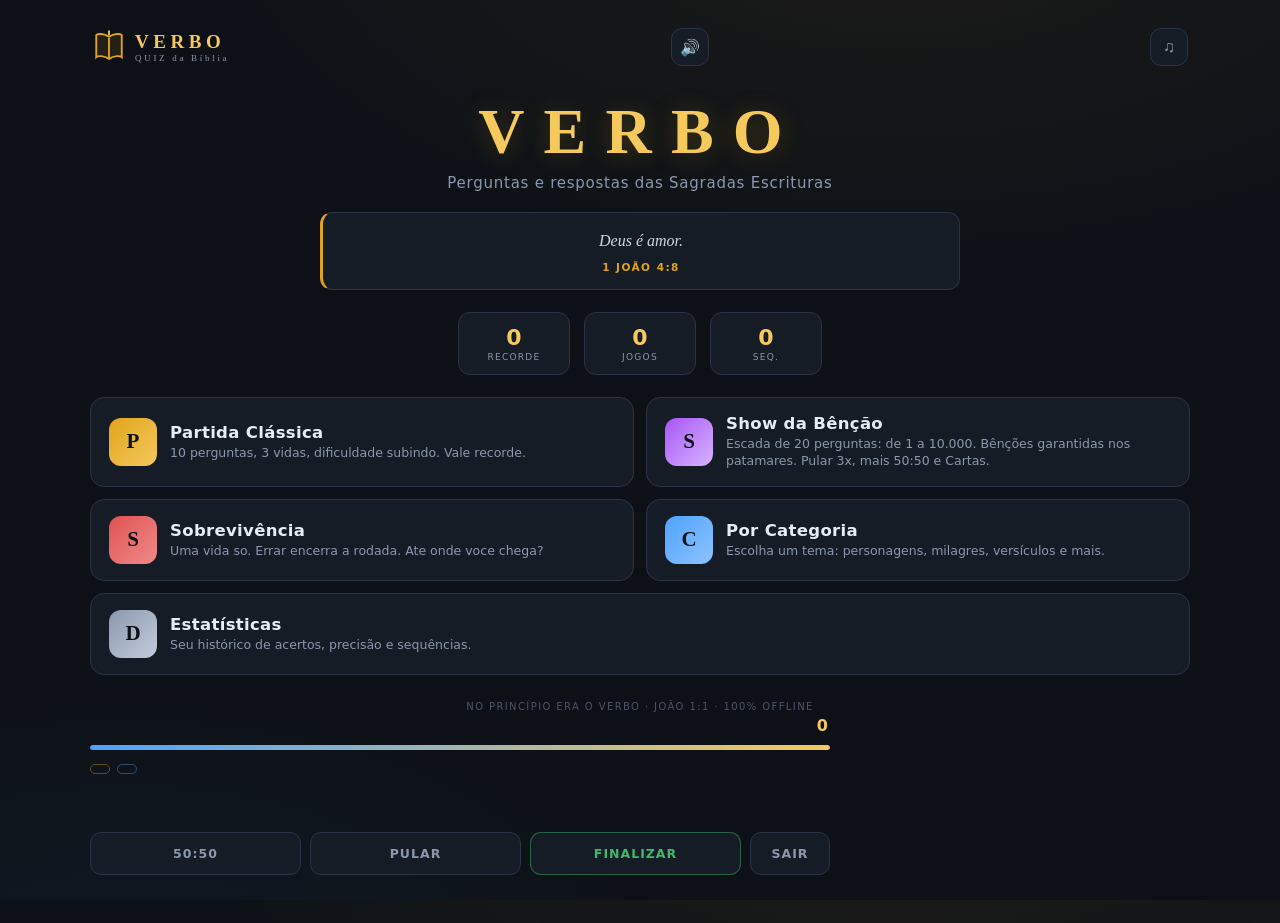
==== commit 6a9f8370: "feat(categorias): placar por acertos com recorde por categoria, botao FINALIZAR e cronometro por per" ====
--- a/index.html
+++ b/index.html
@@ -8,6 +8,7 @@
 <title>VERBO - Quiz da Bíblia</title>
 <link rel="manifest" href="manifest.json">
 <link rel="apple-touch-icon" href="icon-192.png">
+<meta name="mobile-web-app-capable" content="yes">
 <meta name="apple-mobile-web-app-capable" content="yes">
 <meta name="apple-mobile-web-app-title" content="VERBO">
 <meta name="apple-mobile-web-app-status-bar-style" content="black-translucent">
@@ -92,6 +93,7 @@
     <div class="qtags">
       <span class="tag" id="qCat"></span>
       <span class="tag d" id="qDiff"></span>
+      <span class="tag timer hidden" id="qTimer">&#9203; --s</span>
       <span class="tag hidden" id="qStreak"></span>
       <span class="tag ladder hidden" id="showLadderBtn">ESCADA &#9662;</span>
     </div>
@@ -107,7 +109,8 @@
       <button class="tool" id="tool50" title="Elimina duas respostas erradas">50:50</button>
       <button class="tool" id="toolSkip" title="Passa a pergunta; no Show consome uma das 3 chances">PULAR</button>
       <button class="tool hidden" id="toolCards" title="Revele uma carta: aponta uma sugestão de resposta">CARTA</button>
-      <button class="tool quit" id="toolQuit">SAIR</button>
+      <button class="tool finish" id="toolFinish" title="Encerra a rodada agora e mostra o resultado com o placar atual">FINALIZAR</button>
+      <button class="tool quit" id="toolQuit" title="Abandona a rodada sem registrar o placar">SAIR</button>
     </div>
     <aside class="ladder-side hidden" id="ladderSide">
       <div class="ladder-head">ESCADA DA BÊNÇÃO</div>
@@ -136,7 +139,7 @@
       <div class="est"><div class="n" id="endScore">0</div><div class="l" id="endScoreLabel">PONTOS</div></div>
       <div class="est"><div class="n" id="endHits">0</div><div class="l">ACERTOS</div></div>
       <div class="est"><div class="n" id="endStreak">0</div><div class="l">MAIOR SEQ.</div></div>
-      <div class="est"><div class="n" id="endBest">0</div><div class="l">RECORDE</div></div>
+      <div class="est"><div class="n" id="endBest">0</div><div class="l" id="endBestLabel">RECORDE</div></div>
     </div>
     <div class="endactions">
       <button class="nextbtn" id="againBtn">JOGAR NOVAMENTE</button>
--- a/estilos.css
+++ b/estilos.css
@@ -78,6 +78,7 @@
 .cat{background:var(--panel);border:1px solid var(--line);border-radius:12px;padding:15px 10px;cursor:pointer;text-align:center;font-size:12.5px;font-weight:bold;color:var(--txt);font-family:inherit;transition:all .12s}
 .cat:hover{border-color:var(--gold);transform:translateY(-2px)}
 .cat small{display:block;margin-top:4px;font-weight:normal;color:var(--mut);font-size:10px}
+.cat em{display:block;margin-top:3px;font-style:normal;font-size:9.5px;font-weight:bold;letter-spacing:.12em;color:var(--ok)}
 .backrow{margin-top:18px;text-align:center}
 .linkbtn{background:none;border:none;color:var(--mut);font-size:12.5px;letter-spacing:.1em;cursor:pointer;font-family:inherit;padding:8px 14px}
 .linkbtn:hover{color:var(--gold2)}
@@ -96,6 +97,8 @@
 .qtags{display:flex;gap:7px;margin-bottom:10px;flex-wrap:wrap;align-items:center}
 .tag{font-size:9px;letter-spacing:.12em;font-weight:bold;color:var(--gold2);border:1px solid rgba(224,164,28,.4);border-radius:99px;padding:4px 9px}
 .tag.d{color:var(--sky);border-color:rgba(77,163,255,.4)}
+.tag.timer{color:var(--sky);border-color:rgba(77,163,255,.4);min-width:52px;text-align:center;font-variant-numeric:tabular-nums}
+.tag.timer.low{color:var(--bad);border-color:rgba(224,82,82,.55);animation:pulse 1s infinite}
 .qtext{font-family:Georgia,serif;font-size:19.5px;line-height:1.45;padding:4px 0 16px;text-align:center}
 .opts{display:flex;flex-direction:column;gap:9px}
 .opt{display:flex;align-items:center;gap:11px;width:100%;background:var(--panel);border:1px solid var(--line);border-radius:12px;padding:13px 14px;cursor:pointer;text-align:left;color:var(--txt);font-size:14.5px;font-family:inherit;line-height:1.4;transition:all .12s}
@@ -130,6 +133,8 @@
 .tool:hover:not(:disabled){color:var(--gold2);border-color:var(--gold)}
 .tool:disabled{opacity:.3;cursor:default}
 .tool.quit{max-width:80px}
+.tool.finish{color:var(--ok);border-color:rgba(63,185,106,.45)}
+.tool.finish:hover:not(:disabled){color:#fff;background:var(--ok);border-color:var(--ok)}
 
 /* ===== END ===== */
 .endstats{display:grid;grid-template-columns:1fr 1fr;gap:9px;margin-top:22px}
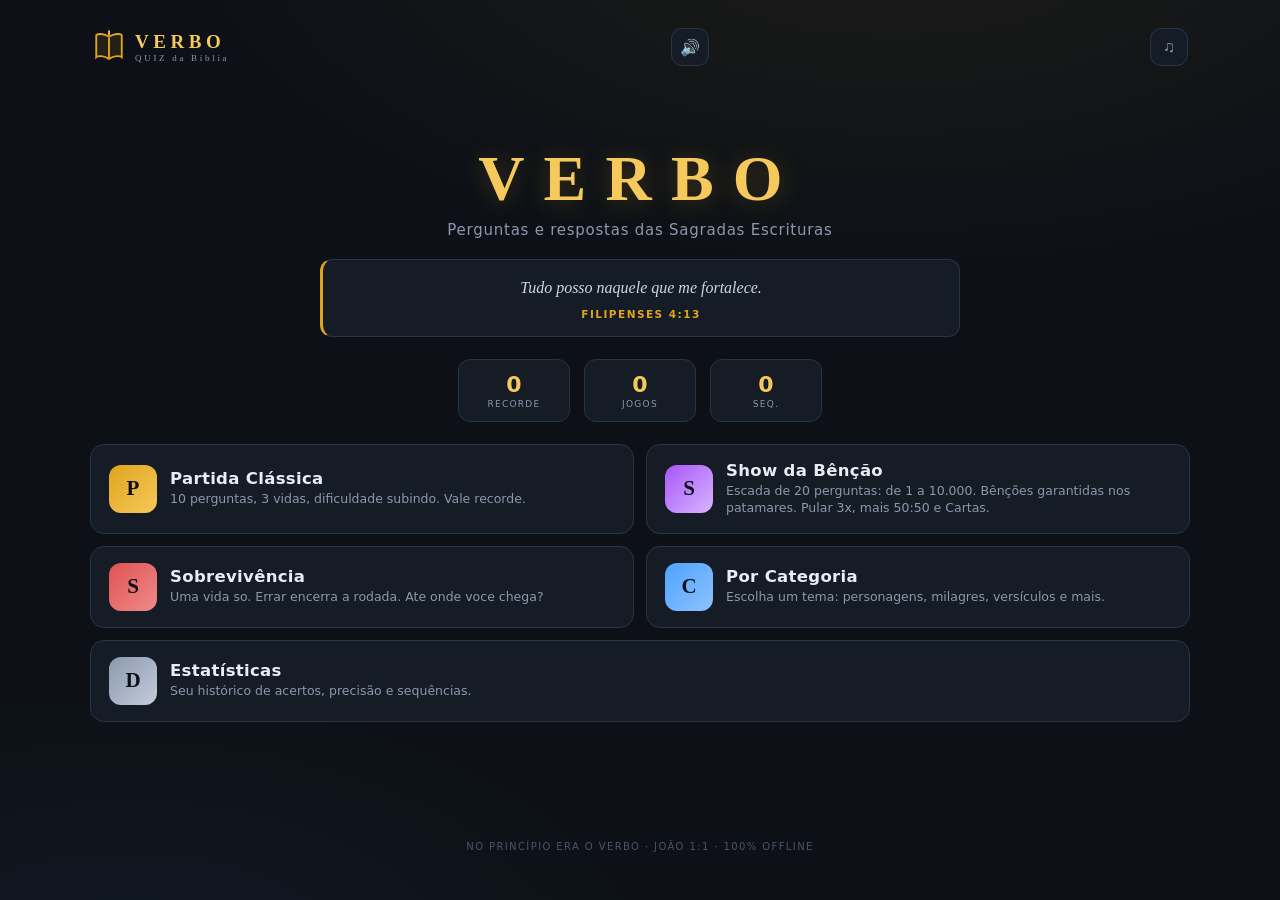
==== commit 575ca002: "fix(desktop): esconde tela do jogo quando inativa + feat(niveis): modulo de niveis por categoria com" ====
--- a/index.html
+++ b/index.html
@@ -78,6 +78,12 @@
   <!-- ===== CATEGORIAS ===== -->
   <section class="screen" id="scCats">
     <h2 class="h2">ESCOLHA A CATEGORIA</h2>
+    <div class="levelbar" id="levelBar" role="group" aria-label="Nivel das perguntas">
+      <button class="lvl" data-lvl="0">TODOS</button>
+      <button class="lvl" data-lvl="1">FÁCIL</button>
+      <button class="lvl" data-lvl="2">MÉDIO</button>
+      <button class="lvl" data-lvl="3">DIFÍCIL</button>
+    </div>
     <div class="catgrid" id="catGrid"></div>
     <div class="backrow"><button class="linkbtn" data-act="home">&lsaquo; VOLTAR</button></div>
   </section>
--- a/estilos.css
+++ b/estilos.css
@@ -79,6 +79,14 @@
 .cat:hover{border-color:var(--gold);transform:translateY(-2px)}
 .cat small{display:block;margin-top:4px;font-weight:normal;color:var(--mut);font-size:10px}
 .cat em{display:block;margin-top:3px;font-style:normal;font-size:9.5px;font-weight:bold;letter-spacing:.12em;color:var(--ok)}
+.cat:disabled{opacity:.3;cursor:default}
+.cat:disabled:hover{border-color:var(--line);transform:none;background:var(--panel)}
+
+/* ===== NIVEIS (TELA DE CATEGORIAS) ===== */
+.levelbar{display:flex;gap:7px;align-items:center;justify-content:center;flex-wrap:wrap;margin:0 0 14px}
+.lvl{background:var(--panel);border:1px solid var(--line);border-radius:99px;color:var(--mut);font-family:inherit;font-size:10.5px;font-weight:bold;letter-spacing:.12em;padding:7px 14px;cursor:pointer;transition:all .13s}
+.lvl:hover{color:var(--gold2);border-color:var(--gold)}
+.lvl.on{color:#0d1117;background:var(--gold);border-color:var(--gold)}
 .backrow{margin-top:18px;text-align:center}
 .linkbtn{background:none;border:none;color:var(--mut);font-size:12.5px;letter-spacing:.1em;cursor:pointer;font-family:inherit;padding:8px 14px}
 .linkbtn:hover{color:var(--gold2)}
@@ -214,13 +222,17 @@
   .mi{width:48px;height:48px;font-size:21px}
   .catgrid{grid-template-columns:repeat(3,1fr)}
   .cat{padding:18px 12px;font-size:13.5px}
+  .levelbar{margin-bottom:18px}
+  .lvl{font-size:12px;padding:9px 18px}
   .statlist{max-width:640px;margin:0 auto;width:100%}
 
   /* ----- telas centradas verticalmente no desktop ----- */
   #scCats,#scEnd,#scStats{justify-content:center}
 
-  /* ----- jogo: duas colunas, bloco centralizado verticalmente ----- */
-  #scGame{display:grid;grid-template-columns:minmax(0,1fr) 320px;column-gap:40px;align-content:safe center}
+  /* ----- jogo: duas colunas, bloco centralizado verticalmente -----
+     IMPORTANTE: display:grid so com .on (ID#scGame venceria o
+     .screen{display:none} e deixaria a tela do jogo visivel na home) */
+  #scGame.on{display:grid;grid-template-columns:minmax(0,1fr) 320px;column-gap:40px;align-content:safe center}
   #scGame .hud{grid-column:1}
   #scGame .timerbar{grid-column:1}
   #scGame .qtags{grid-column:1}
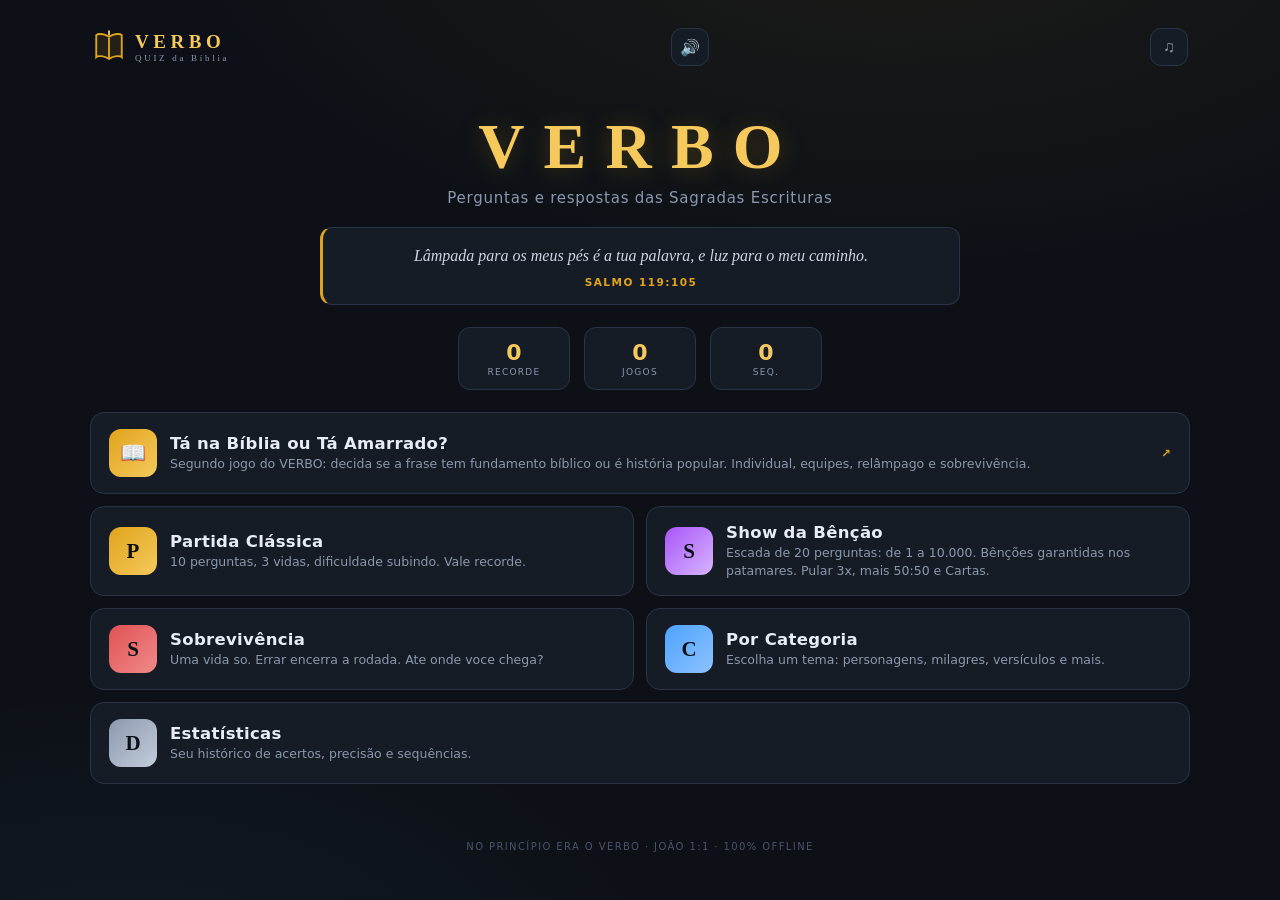
==== commit e0210ba4: "feat(amarrado): segundo jogo TÁ NA BÍBLIA OU TÁ AMARRADO? com 213 frases, 4 modos, painel do apresen" ====
--- a/index.html
+++ b/index.html
@@ -46,6 +46,11 @@
       <div class="hchip"><div class="n" id="homeStreak">0</div><div class="l">SEQ.</div></div>
     </div>
     <div class="modes">
+      <a class="mode" href="amarrado.html" style="grid-column: 1 / -1; text-decoration: none;">
+        <div class="mi gold">&#128214;</div>
+        <div class="mm"><b>Tá na Bíblia ou Tá Amarrado?</b><span>Segundo jogo do VERBO: decida se a frase tem fundamento bíblico ou é história popular. Individual, equipes, relâmpago e sobrevivência.</span></div>
+        <div class="rec">&#8599;</div>
+      </a>
       <button class="mode" data-act="classic">
         <div class="mi gold">P</div>
         <div class="mm"><b>Partida Clássica</b><span>10 perguntas, 3 vidas, dificuldade subindo. Vale recorde.</span></div>
